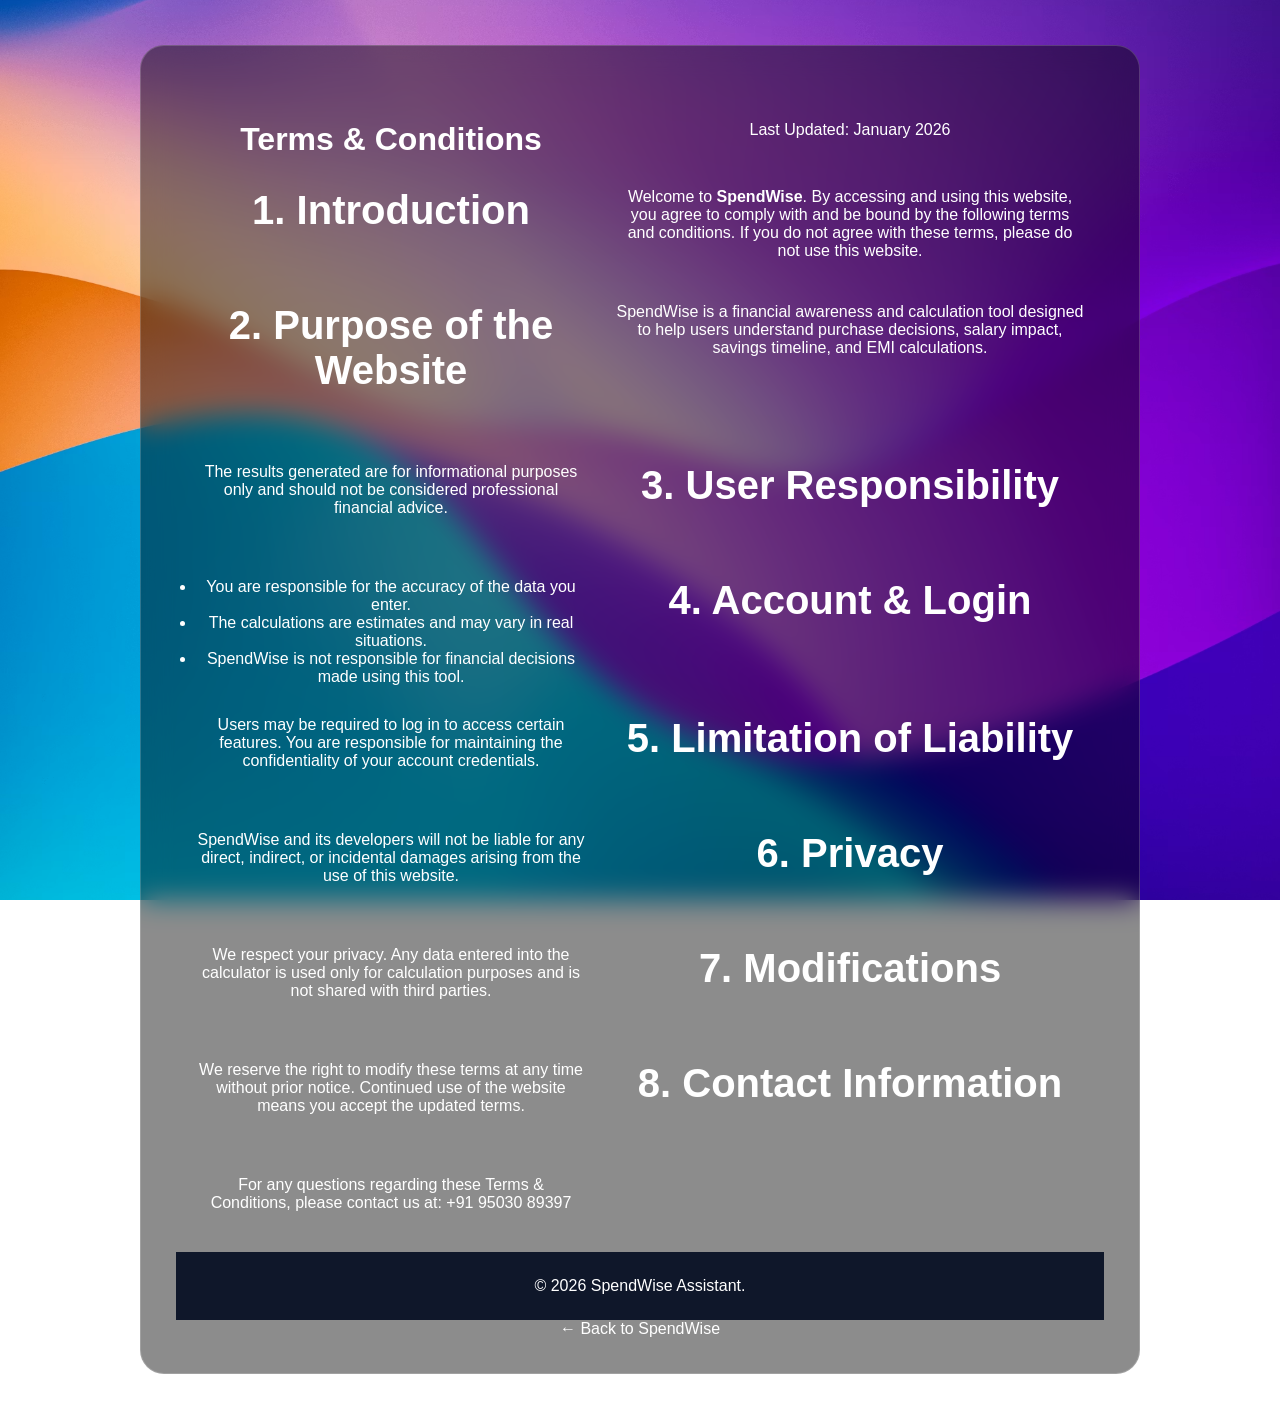
==== terms.html @ e4a2a01c "Add files via upload" ====
<!doctype html><html><head><meta charset="utf-8"><meta name="viewport" content="width=device-width,initial-scale=1"><title>Terms & Conditions</title><link rel="stylesheet" href="style.css"></head><body><main class="about">

<div class="container">
    <h1>Terms & Conditions</h1>
    <p>Last Updated: January 2026</p>

    <h2>1. Introduction</h2>
    <p>
        Welcome to <strong>SpendWise</strong>. By accessing and using this website,
        you agree to comply with and be bound by the following terms and conditions.
        If you do not agree with these terms, please do not use this website.
    </p>

    <h2>2. Purpose of the Website</h2>
    <p>
        SpendWise is a financial awareness and calculation tool designed to help
        users understand purchase decisions, salary impact, savings timeline,
        and EMI calculations.
    </p>
    <p>
        The results generated are for informational purposes only and should
        not be considered professional financial advice.
    </p>

    <h2>3. User Responsibility</h2>
    <ul>
        <li>You are responsible for the accuracy of the data you enter.</li>
        <li>The calculations are estimates and may vary in real situations.</li>
        <li>SpendWise is not responsible for financial decisions made using this tool.</li>
    </ul>

    <h2>4. Account & Login</h2>
    <p>
        Users may be required to log in to access certain features.
        You are responsible for maintaining the confidentiality of your account credentials.
    </p>

    <h2>5. Limitation of Liability</h2>
    <p>
        SpendWise and its developers will not be liable for any direct,
        indirect, or incidental damages arising from the use of this website.
    </p>

    <h2>6. Privacy</h2>
    <p>
        We respect your privacy. Any data entered into the calculator
        is used only for calculation purposes and is not shared with third parties.
    </p>

    <h2>7. Modifications</h2>
    <p>
        We reserve the right to modify these terms at any time without prior notice.
        Continued use of the website means you accept the updated terms.
    </p>

    <h2>8. Contact Information</h2>
    <p>
        For any questions regarding these Terms & Conditions,
        please contact us at: +91 95030 89397
    </p>
</div>

<footer>
    &copy; 2026 SpendWise Assistant.
</footer>

<p><a href="index.html">← Back to SpendWise</a></p></main></body></html>
---- style.css ----
/* Shared Global Styles */
:root {
    --primary: #6366f1;
    --primary-hover: #4f46e5;
    --dark: #0f172a;
    --slate: #64748b;
    --light: #f1f5f9;
    --white: #ffffff;
    --accent: #f59e0b;
    --success: #10b981;
    --danger: #ef4444;
}

* {
    margin: 0;
    padding: 0;
    box-sizing: border-box;
    font-family: 'Plus Jakarta Sans', sans-serif;
    
}

body {
    background-color: var(--light);
    color: var(--dark);
    display: flex;
    flex-direction: column;
    min-height: 100vh;
     background:  
                url('body_background.avif');
}

/* Header */
header {
    background: var(--white);
    padding: 1.2rem 10%;
    display: flex;
    justify-content: space-between;
    align-items: center;
    box-shadow: 0 2px 10px rgba(0,0,0,0.05);
    position: sticky;
    top: 0;
    z-index: 1000;
    
}

.logo {
    font-weight: 800;
    font-size: 1.5rem;
    color: var(--primary);
    text-decoration: none;
}

nav a {
    text-decoration: none;
    color: var(--dark);
    margin-left: 20px;
    font-weight: 600;
}

.cta-btn {
    background: var(--primary);
    color: white !important;
    padding: 10px 20px;
    border-radius: 8px;
}

/* Sections */
.hero {
    padding: 80px 10%;
    display: flex;
    align-items: center;
    gap: 50px;
}

.hero-text { flex: 1; }
.hero-text h1 { font-size: 3rem; margin-bottom: 20px; line-height: 1.2; }
.hero-img { flex: 1; }
.hero-img img { width: 100%; border-radius: 20px; }

/* About Section */
.about {
    padding: 80px 10%;
    background: var(--white);
    text-align: center;
}

.about h2 { font-size: 2.5rem; margin-bottom: 40px; }

.grid {
    display: grid;
    grid-template-columns: repeat(3, 1fr);
    gap: 30px;
}

.card-about {
    padding: 40px;
    background: var(--light);
    border-radius: 20px;
    transition: 0.3s;
}

.card-about:hover { transform: translateY(-10px); }
.card-about h3 { color: var(--primary); margin-bottom: 15px; }

/* Calculator Layout */
.container {
    max-width: 1100px;
    margin: 40px auto;
    padding: 0 20px;
    display: grid;
    grid-template-columns: 1fr 1.2fr;
    gap: 30px;
    flex: 1;
}

.card {
    background: var(--white);
    padding: 30px;
    border-radius: 24px;
    box-shadow: 0 10px 25px rgba(0,0,0,0.05);
}

.input-group { margin-bottom: 15px; }
label { display: block; margin-bottom: 5px; font-weight: 600; font-size: 0.85rem; color: var(--slate); }
input { width: 100%; padding: 12px; border: 2px solid #e2e8f0; border-radius: 10px; font-size: 1rem; }

.btn {
    width: 100%; padding: 16px; background: var(--primary); color: white;
    border: none; border-radius: 12px; font-weight: 700; cursor: pointer; display: block; text-align: center; text-decoration: none;
}

/* Result Panel */
.result-panel {
    background: var(--dark);
    color: white;
    border-radius: 24px;
    padding: 35px;
}

.res-item { margin-bottom: 20px; padding-bottom: 15px; border-bottom: 1px solid #1e293b; }
.highlight { color: #818cf8; font-size: 1.5rem; font-weight: 800; display: block; }

/* Tables */
table { width: 100%; border-collapse: collapse; margin-top: 15px; background: #1e293b; border-radius: 10px; overflow: hidden; }
th, td { padding: 12px; text-align: left; font-size: 0.85rem; }
th { background: #334155; color: #94a3b8; }

/* Footer */
footer {
    background: var(--dark);
    color: white;
    padding: 60px 10% 20px;
    text-align: center;
    margin-top: auto;
}

.footer-grid {
    display: grid;
    grid-template-columns: 2fr 1fr 1fr;
    gap: 40px;
    text-align: left;
    margin-bottom: 40px;
}


@media (max-width: 850px) { .container, .hero, .grid, .footer-grid { grid-template-columns: 1fr; text-align: center; } }


/* Minimalist Navigation */
header nav {
    display: flex;
    align-items: center;
}

.nav-link {
    text-decoration: none;
    color: var(--dark);
    font-weight: 600;
    font-size: 0.95rem;
    transition: color 0.3s ease;
    padding: 8px 16px;
}

.nav-link:hover {
    color: var(--primary);
}

/* Ensure the logo and nav are spaced correctly */
header {
    justify-content: space-between;
    

}





body{margin:0;font-family:Arial,sans-serif;background:url('body_background.avif') center/cover fixed;color:#fff;min-height:100vh}header{display:flex;justify-content:space-between;align-items:center;padding:20px 7%;background:rgba(0,0,0,.45);backdrop-filter:blur(12px);position:sticky;top:0;z-index:5}header h1{margin:0}nav{display:flex;gap:20px;flex-wrap:wrap}nav a,.about a{color:inherit;text-decoration:none}.hero,.calculator,.about{max-width:1000px;margin:45px auto;padding:35px;background:rgba(0,0,0,.45);border:1px solid rgba(255,255,255,.18);border-radius:24px;backdrop-filter:blur(14px)}.hero{display:flex;align-items:center;gap:30px}.hero img{width:260px;max-width:40%}.hero h2{font-size:42px}.hero span{display:block}.btn,button{display:inline-block;padding:13px 22px;border:0;border-radius:12px;background:#fff;color:#111;font-weight:bold;cursor:pointer;text-decoration:none}form{display:grid;grid-template-columns:repeat(2,1fr);gap:18px}label{display:flex;flex-direction:column;gap:7px}input{padding:13px;border-radius:10px;border:1px solid #aaa;background:rgba(255,255,255,.9)}form button{grid-column:1/-1}.result{margin-top:25px;padding:20px;border-radius:15px;background:rgba(255,255,255,.12)}footer{text-align:center;padding:25px}.warning{font-weight:normal}@media(max-width:700px){header{flex-direction:column;gap:12px}.hero{flex-direction:column}.hero img{max-width:80%}.hero h2{font-size:32px}form{grid-template-columns:1fr}.hero,.calculator,.about{margin:25px 15px;padding:22px}}
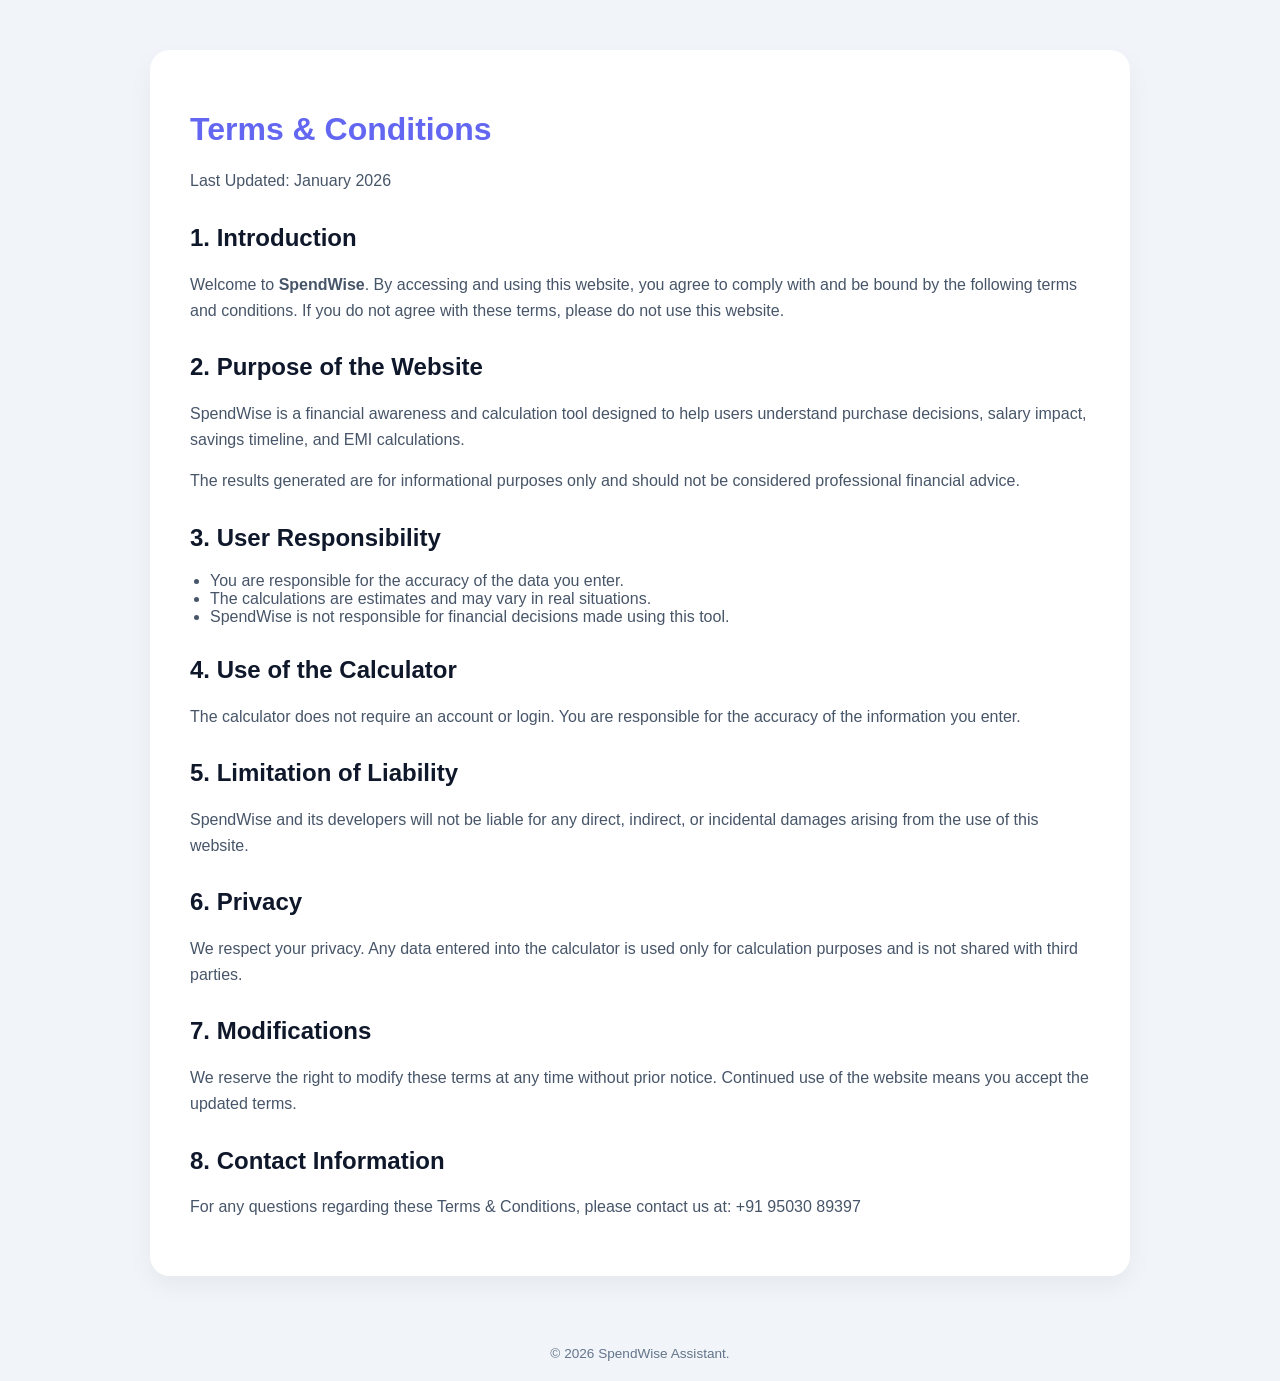
==== commit 1ed8b352: "Add files via upload" ====
--- a/terms.html
+++ b/terms.html
@@ -1,4 +1,51 @@
-<!doctype html><html><head><meta charset="utf-8"><meta name="viewport" content="width=device-width,initial-scale=1"><title>Terms & Conditions</title><link rel="stylesheet" href="style.css"></head><body><main class="about">
+<!DOCTYPE html>
+<html lang="en">
+<head>
+    <meta charset="UTF-8">
+    <title>Terms & Conditions | SpendWise</title>
+    <meta name="viewport" content="width=device-width, initial-scale=1.0">
+    <style>
+        body {
+            font-family: 'Segoe UI', sans-serif;
+            background: #f1f5f9;
+            margin: 0;
+            padding: 0;
+            color: #0f172a;
+        }
+        .container {
+            max-width: 900px;
+            margin: 50px auto;
+            background: white;
+            padding: 40px;
+            border-radius: 20px;
+            box-shadow: 0 10px 25px rgba(0,0,0,0.05);
+        }
+        h1 {
+            color: #6366f1;
+            margin-bottom: 20px;
+        }
+        h2 {
+            margin-top: 30px;
+            color: #0f172a;
+        }
+        p {
+            line-height: 1.6;
+            color: #475569;
+        }
+        ul {
+            padding-left: 20px;
+            color: #475569;
+        }
+        footer {
+            text-align: center;
+            margin-top: 40px;
+            padding: 20px;
+            font-size: 0.85rem;
+            color: #64748b;
+        }
+    </style>
+</head>
+<body>
 
 <div class="container">
     <h1>Terms & Conditions</h1>
@@ -29,10 +76,9 @@
         <li>SpendWise is not responsible for financial decisions made using this tool.</li>
     </ul>
 
-    <h2>4. Account & Login</h2>
+    <h2>4. Use of the Calculator</h2>
     <p>
-        Users may be required to log in to access certain features.
-        You are responsible for maintaining the confidentiality of your account credentials.
+        The calculator does not require an account or login. You are responsible for the accuracy of the information you enter.
     </p>
 
     <h2>5. Limitation of Liability</h2>
@@ -64,4 +110,5 @@
     &copy; 2026 SpendWise Assistant.
 </footer>
 
-<p><a href="index.html">← Back to SpendWise</a></p></main></body></html>+</body>
+</html>
